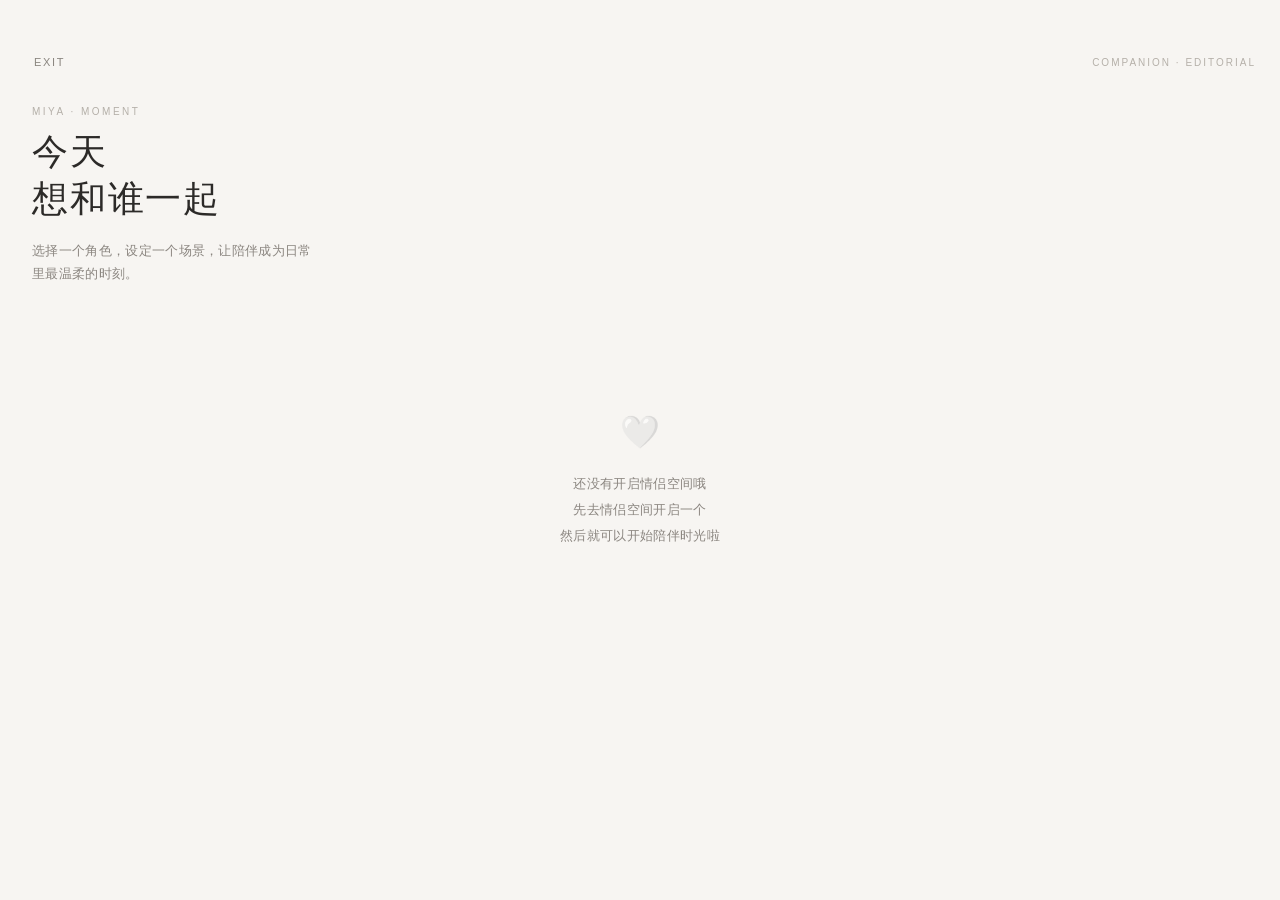
==== companion-app.html @ e929abce "Update companion-app.html" ====
<!DOCTYPE html>
<html lang="zh-CN">
<head>
  <meta charset="UTF-8">
  <meta name="viewport" content="width=device-width, initial-scale=1.0, maximum-scale=1.0, user-scalable=no">
  <title>陪伴时光</title>
  <style>
    * {
      margin: 0;
      padding: 0;
      box-sizing: border-box;
      -webkit-tap-highlight-color: transparent;
    }

    :root {
      --bg: #F7F5F2;
      --bg-soft: #EFEBE6;
      --text-main: #2C2A28;
      --text-secondary: #8B8680;
      --text-light: #B5B0A9;
      --accent: #9E8B7D;
      --accent-soft: #C9BFB5;
      --line: #E0DBD4;
    }

    html, body {
      margin: 0;
      padding: 0;
    }

    body {
      font-family: "Noto Serif SC", "Songti SC", "STSong", "SimSun", serif;
      background: var(--bg);
      min-height: 100vh;
      color: var(--text-main);
      letter-spacing: 0.02em;
      position: relative;
      overflow-x: clip;
    }

    /* 顶部导航 */
    .nav-bar {
      display: flex;
      align-items: center;
      justify-content: space-between;
      padding: 50px 24px 12px;
    }

    .nav-exit {
      font-family: -apple-system, BlinkMacSystemFont, sans-serif;
      font-size: 11px;
      letter-spacing: 0.15em;
      color: var(--text-secondary);
      background: none;
      border: none;
      cursor: pointer;
      padding: 6px 10px;
      transition: color 0.2s;
    }

    .nav-exit:hover {
      color: var(--text-main);
    }

    .nav-label {
      font-family: -apple-system, BlinkMacSystemFont, sans-serif;
      font-size: 10px;
      letter-spacing: 0.2em;
      color: var(--text-light);
      text-transform: uppercase;
    }

    /* 主内容区 */
    .main-content {
      padding: 20px 32px 60px;
    }

    /* 页面标题区 */
    .page-header {
      margin-bottom: 48px;
    }

    .page-eyebrow {
      font-family: -apple-system, BlinkMacSystemFont, sans-serif;
      font-size: 10px;
      letter-spacing: 0.25em;
      color: var(--text-light);
      text-transform: uppercase;
      margin-bottom: 12px;
    }

    .page-title {
      font-size: 36px;
      font-weight: 400;
      color: var(--text-main);
      line-height: 1.3;
      letter-spacing: 0.05em;
      margin-bottom: 16px;
    }

    .page-desc {
      font-size: 13px;
      color: var(--text-secondary);
      line-height: 1.8;
      max-width: 280px;
    }

    /* 分区标题 */
    .section-title {
      display: flex;
      align-items: baseline;
      gap: 10px;
      margin-bottom: 24px;
    }

    .section-number {
      font-family: -apple-system, BlinkMacSystemFont, sans-serif;
      font-size: 10px;
      letter-spacing: 0.15em;
      color: var(--text-light);
    }

    .section-name {
      font-size: 15px;
      font-weight: 500;
      color: var(--text-main);
      letter-spacing: 0.1em;
    }

    .section-line {
      flex: 1;
      height: 1px;
      background: var(--line);
    }

    /* 面具切换按钮 */
    .profile-switch-btn {
      display: flex;
      align-items: center;
      gap: 6px;
      padding: 6px 12px;
      background: white;
      border: 1px solid var(--line);
      border-radius: 2px;
      font-family: -apple-system, BlinkMacSystemFont, sans-serif;
      font-size: 11px;
      color: var(--text-secondary);
      cursor: pointer;
      transition: all 0.2s;
      flex-shrink: 0;
      position: relative;
      z-index: 10;
    }

    .profile-switch-btn:hover {
      border-color: var(--accent);
      color: var(--text-main);
    }

    .profile-switch-icon {
      font-size: 12px;
    }

    .profile-switch-name {
      max-width: 80px;
      overflow: hidden;
      text-overflow: ellipsis;
      white-space: nowrap;
    }

    .profile-switch-arrow {
      font-size: 10px;
    }

    /* 面具选择弹窗 */
    .profile-picker {
      position: absolute;
      right: 32px;
      top: 50px;
      background: white;
      border: 1px solid var(--line);
      border-radius: 4px;
      box-shadow: 0 8px 24px rgba(0,0,0,0.1);
      z-index: 100;
      min-width: 180px;
      overflow: hidden;
    }

    .profile-picker-title {
      padding: 10px 14px;
      font-family: -apple-system, BlinkMacSystemFont, sans-serif;
      font-size: 10px;
      letter-spacing: 0.15em;
      color: var(--text-light);
      text-transform: uppercase;
      border-bottom: 1px solid var(--line);
    }

    .profile-picker-list {
      max-height: 200px;
      overflow-y: auto;
    }

    .profile-picker-item {
      display: flex;
      align-items: center;
      gap: 10px;
      padding: 10px 14px;
      cursor: pointer;
      transition: background 0.2s;
    }

    .profile-picker-item:hover {
      background: var(--bg-soft);
    }

    .profile-picker-item.active {
      background: rgba(158,139,125,0.1);
    }

    .profile-picker-avatar {
      width: 28px;
      height: 28px;
      border-radius: 50%;
      background: var(--bg-soft);
      background-size: cover;
      background-position: center;
      flex-shrink: 0;
    }

    .profile-picker-name {
      font-size: 13px;
      color: var(--text-main);
      flex: 1;
    }

    .profile-picker-item.active .profile-picker-name {
      color: var(--accent);
      font-weight: 500;
    }

    .profile-picker-check {
      font-size: 12px;
      color: var(--accent);
    }

    /* 角色列表为空 */
    .character-empty {
      padding: 30px 20px;
      text-align: center;
      font-size: 13px;
      color: var(--text-light);
      line-height: 1.8;
    }

    /* 角色选择 */
    .character-section {
      margin-bottom: 48px;
      position: relative;
    }

    .character-list {
      display: flex;
      gap: 20px;
      overflow-x: auto;
      padding-bottom: 12px;
      scrollbar-width: none;
    }

    .character-list::-webkit-scrollbar {
      display: none;
    }

    .character-card {
      flex-shrink: 0;
      width: 80px;
      text-align: center;
      cursor: pointer;
      transition: all 0.3s;
    }

    .character-avatar-wrap {
      width: 64px;
      height: 64px;
      margin: 0 auto 12px;
      border-radius: 50%;
      overflow: hidden;
      border: 1.5px solid transparent;
      transition: all 0.3s;
      background: var(--bg-soft);
    }

    .character-card.active .character-avatar-wrap {
      border-color: var(--accent);
      box-shadow: 0 0 0 4px rgba(158,139,125,0.1);
    }

    .character-avatar {
      width: 100%;
      height: 100%;
      background-size: cover;
      background-position: center;
      display: flex;
      align-items: center;
      justify-content: center;
      font-size: 24px;
    }

    .character-name {
      font-size: 12px;
      color: var(--text-secondary);
      letter-spacing: 0.05em;
      transition: color 0.3s;
    }

    .character-card.active .character-name {
      color: var(--text-main);
    }

    /* 场景选择 */
    .scene-section {
      margin-bottom: 48px;
    }

    .scene-grid {
      display: grid;
      grid-template-columns: repeat(3, 1fr);
      gap: 12px;
    }

    .scene-card {
      background: none;
      border: 1px solid var(--line);
      border-radius: 4px;
      padding: 18px 10px 14px;
      text-align: center;
      cursor: pointer;
      transition: all 0.35s cubic-bezier(0.4, 0, 0.2, 1);
      position: relative;
      overflow: hidden;
    }

    .scene-card::before {
      content: '';
      position: absolute;
      top: 0;
      left: 0;
      right: 0;
      height: 2px;
      background: transparent;
      transition: background 0.35s;
    }

    .scene-card:hover {
      transform: translateY(-2px);
      box-shadow: 0 4px 12px rgba(0,0,0,0.06);
    }

    .scene-card.active {
      border-color: transparent;
      transform: translateY(-2px);
      box-shadow: 0 6px 20px rgba(0,0,0,0.1);
    }

    /* 每个场景的配色 */
    .scene-card[data-scene="study"].active {
      background: linear-gradient(135deg, #EEF2E6 0%, #DDE5CC 100%);
    }
    .scene-card[data-scene="study"].active::before {
      background: linear-gradient(90deg, #8BA870, #6B8E50);
    }
    .scene-card[data-scene="study"].active .scene-name {
      color: #4A6630;
    }
    .scene-card[data-scene="study"].active .scene-en {
      color: #6B8E50;
    }

    .scene-card[data-scene="work"].active {
      background: linear-gradient(135deg, #EBF0F5 0%, #DCE5EE 100%);
    }
    .scene-card[data-scene="work"].active::before {
      background: linear-gradient(90deg, #7B95B5, #5C7A9E);
    }
    .scene-card[data-scene="work"].active .scene-name {
      color: #3D5570;
    }
    .scene-card[data-scene="work"].active .scene-en {
      color: #5C7A9E;
    }

    .scene-card[data-scene="rest"].active {
      background: linear-gradient(135deg, #EAF2EC 0%, #D8E8DC 100%);
    }
    .scene-card[data-scene="rest"].active::before {
      background: linear-gradient(90deg, #7BA88A, #5C8E70);
    }
    .scene-card[data-scene="rest"].active .scene-name {
      color: #3D6B4F;
    }
    .scene-card[data-scene="rest"].active .scene-en {
      color: #5C8E70;
    }

    .scene-card[data-scene="meal"].active {
      background: linear-gradient(135deg, #FBF0E0 0%, #F5DDB8 100%);
    }
    .scene-card[data-scene="meal"].active::before {
      background: linear-gradient(90deg, #D49A5A, #B87D3A);
    }
    .scene-card[data-scene="meal"].active .scene-name {
      color: #7A5020;
    }
    .scene-card[data-scene="meal"].active .scene-en {
      color: #B87D3A;
    }

    .scene-card[data-scene="sleep"].active {
      background: linear-gradient(135deg, #E8EAF2 0%, #D5D9E8 100%);
    }
    .scene-card[data-scene="sleep"].active::before {
      background: linear-gradient(90deg, #7B7FA8, #5C608E);
    }
    .scene-card[data-scene="sleep"].active .scene-name {
      color: #3D4070;
    }
    .scene-card[data-scene="sleep"].active .scene-en {
      color: #5C608E;
    }

    .scene-card[data-scene="chill"].active {
      background: linear-gradient(135deg, #F2EAF0 0%, #E8D8E2 100%);
    }
    .scene-card[data-scene="chill"].active::before {
      background: linear-gradient(90deg, #A87B95, #8E5C7A);
    }
    .scene-card[data-scene="chill"].active .scene-name {
      color: #703D55;
    }
    .scene-card[data-scene="chill"].active .scene-en {
      color: #8E5C7A;
    }

    .scene-icon {
      font-size: 24px;
      margin-bottom: 8px;
      opacity: 0.85;
      transition: transform 0.35s;
    }

    .scene-card.active .scene-icon {
      transform: scale(1.1);
      opacity: 1;
    }

    .scene-name {
      font-size: 13px;
      color: var(--text-secondary);
      letter-spacing: 0.1em;
      transition: color 0.3s;
      font-weight: 500;
    }

    .scene-card.active .scene-name {
      color: var(--text-main);
    }

    .scene-en {
      font-size: 9px;
      letter-spacing: 0.2em;
      color: var(--text-light);
      margin-top: 3px;
      text-transform: uppercase;
      transition: color 0.3s;
    }

    .scene-desc {
      font-size: 10px;
      color: var(--text-light);
      margin-top: 2px;
      opacity: 0.8;
    }

    /* 时间选择 */
    .time-section {
      margin-bottom: 48px;
    }

    .time-options {
      display: flex;
      gap: 10px;
      flex-wrap: wrap;
    }

    .time-option {
      padding: 10px 20px;
      border: 1px solid var(--line);
      border-radius: 2px;
      background: none;
      font-family: inherit;
      font-size: 13px;
      color: var(--text-secondary);
      cursor: pointer;
      transition: all 0.3s;
      letter-spacing: 0.05em;
    }

    .time-option:hover {
      border-color: var(--accent-soft);
    }

    .time-option.active {
      border-color: var(--accent);
      background: rgba(158,139,125,0.05);
      color: var(--text-main);
    }

    .time-custom {
      display: flex;
      align-items: center;
      gap: 8px;
      margin-top: 16px;
    }

    .time-custom input {
      width: 80px;
      padding: 8px 12px;
      border: 1px solid var(--line);
      border-radius: 2px;
      background: none;
      font-family: inherit;
      font-size: 13px;
      color: var(--text-main);
      outline: none;
      transition: border-color 0.3s;
    }

    .time-custom input:focus {
      border-color: var(--accent);
    }

    .time-custom span {
      font-size: 12px;
      color: var(--text-secondary);
    }

    /* 开始按钮 */
    .start-section {
      margin-top: 60px;
      text-align: center;
    }

    .start-btn {
      display: inline-block;
      padding: 16px 48px;
      background: var(--text-main);
      color: var(--bg);
      border: none;
      border-radius: 2px;
      font-family: inherit;
      font-size: 14px;
      letter-spacing: 0.2em;
      cursor: pointer;
      transition: all 0.3s;
    }

    .start-btn:hover {
      background: var(--accent);
      transform: translateY(-1px);
    }

    .start-btn:disabled {
      background: var(--text-light);
      cursor: not-allowed;
      transform: none;
    }

    .start-hint {
      margin-top: 16px;
      font-family: -apple-system, BlinkMacSystemFont, sans-serif;
      font-size: 10px;
      letter-spacing: 0.15em;
      color: var(--text-light);
    }

    /* 空状态 */
    .empty-state {
      text-align: center;
      padding: 80px 20px;
    }

    .empty-state .icon {
      font-size: 32px;
      margin-bottom: 20px;
      opacity: 0.5;
    }

    .empty-state .text {
      font-size: 13px;
      color: var(--text-secondary);
      line-height: 2;
    }

    /* 陪伴进行中页面 */
    .companion-page {
      display: none;
      min-height: 100vh;
      background: transparent;
    }

    .companion-page.show {
      display: block;
    }

    .companion-bg {
      position: fixed;
      top: 0;
      left: 0;
      right: 0;
      bottom: 0;
      background-size: cover;
      background-position: center;
      opacity: 0.95;
      z-index: 0;
      transition: background 0.8s ease;
      filter: blur(15px);
      transform: scale(1.1);
    }

    /* 渐变遮罩层 - 叠加在头像背景上面 */
    .companion-bg-overlay {
      position: fixed;
      top: 0;
      left: 0;
      right: 0;
      bottom: 0;
      z-index: 0;
      opacity: 0.3;
      transition: background 0.8s ease;
    }

    /* 每个场景的背景氛围色 - 用在遮罩层上 */
    .companion-bg-overlay.scene-study {
      background: radial-gradient(ellipse at top, #EEF2E6 0%, #DDE5CC 50%, #CCD8B8 100%);
    }
    .companion-bg-overlay.scene-work {
      background: radial-gradient(ellipse at top, #EBF0F5 0%, #DCE5EE 50%, #CDD9E5 100%);
    }
    .companion-bg-overlay.scene-rest {
      background: radial-gradient(ellipse at top, #EAF2EC 0%, #D8E8DC 50%, #C5DCCB 100%);
    }
    .companion-bg-overlay.scene-meal {
      background: radial-gradient(ellipse at top, #FBF0E0 0%, #F5DDB8 50%, #EFCB9A 100%);
    }
    .companion-bg-overlay.scene-sleep {
      background: radial-gradient(ellipse at top, #E8EAF2 0%, #D5D9E8 50%, #C2C8DE 100%);
    }
    .companion-bg-overlay.scene-chill {
      background: radial-gradient(ellipse at top, #F2EAF0 0%, #E8D8E2 50%, #DEC5D4 100%);
    }

    .companion-content {
      position: relative;
      z-index: 1;
      min-height: 100vh;
      display: flex;
      flex-direction: column;
      padding: 50px 24px 24px;
    }

    .companion-top {
      display: flex;
      justify-content: space-between;
      align-items: center;
      margin-bottom: 40px;
    }

    .companion-exit {
      font-family: -apple-system, BlinkMacSystemFont, sans-serif;
      font-size: 10px;
      letter-spacing: 0.15em;
      color: var(--text-secondary);
      background: none;
      border: none;
      cursor: pointer;
      padding: 6px 10px;
    }

    .companion-scene-label {
      font-family: -apple-system, BlinkMacSystemFont, sans-serif;
      font-size: 10px;
      letter-spacing: 0.2em;
      color: var(--text-light);
      text-transform: uppercase;
    }

    .companion-center {
      flex: 1;
      display: flex;
      flex-direction: column;
      align-items: center;
      justify-content: center;
      text-align: center;
    }

    .companion-avatar-large {
      width: 96px;
      height: 96px;
      border-radius: 50%;
      background-size: cover;
      background-position: center;
      margin-bottom: 24px;
      border: 1px solid var(--line);
      box-shadow: 0 8px 32px rgba(0,0,0,0.08);
    }

    .companion-name-large {
      font-size: 20px;
      font-weight: 400;
      color: var(--text-main);
      letter-spacing: 0.1em;
      margin-bottom: 8px;
    }

    .companion-timer {
      font-family: "Noto Serif SC", serif;
      font-size: 56px;
      font-weight: 300;
      color: var(--text-main);
      letter-spacing: 0.05em;
      margin: 32px 0;
      font-variant-numeric: tabular-nums;
    }

    .companion-quote {
      max-width: 280px;
      font-size: 14px;
      color: var(--text-secondary);
      line-height: 2;
      letter-spacing: 0.05em;
      cursor: pointer;
      padding: 16px;
      transition: color 0.3s;
    }

    .companion-quote:hover {
      color: var(--text-main);
    }

    .companion-quote-hint {
      margin-top: 8px;
      font-family: -apple-system, BlinkMacSystemFont, sans-serif;
      font-size: 9px;
      letter-spacing: 0.15em;
      color: var(--text-light);
    }

    .companion-bottom {
      display: flex;
      gap: 16px;
      justify-content: center;
      padding-top: 32px;
    }

    .companion-btn {
      padding: 12px 32px;
      background: none;
      border: 1px solid var(--line);
      border-radius: 2px;
      font-family: inherit;
      font-size: 12px;
      letter-spacing: 0.15em;
      color: var(--text-secondary);
      cursor: pointer;
      transition: all 0.3s;
    }

    .companion-btn:hover {
      border-color: var(--accent);
      color: var(--text-main);
    }

    .companion-btn.primary {
      background: var(--text-main);
      color: var(--bg);
      border-color: var(--text-main);
    }

    .companion-btn.primary:hover {
      background: var(--accent);
      border-color: var(--accent);
    }

    /* 底部装饰 - 正常文档流，放在页面内容最底部，跟着页面一起滚动 */
    .page-footer {
      text-align: center;
      font-family: -apple-system, BlinkMacSystemFont, sans-serif;
      font-size: 9px;
      letter-spacing: 0.2em;
      color: var(--text-light);
      text-transform: uppercase;
      margin-top: 60px;
      margin-bottom: 40px;
      opacity: 0.7;
      position: static;
    }

    /* 完成弹窗 */
    .modal-overlay {
      position: fixed;
      top: 0;
      left: 0;
      right: 0;
      bottom: 0;
      background: rgba(247,245,242,0.95);
      display: flex;
      align-items: center;
      justify-content: center;
      z-index: 1000;
      opacity: 0;
      visibility: hidden;
      transition: all 0.3s;
    }

    .modal-overlay.show {
      opacity: 1;
      visibility: visible;
    }

    .modal-content {
      text-align: center;
      padding: 40px;
      max-width: 320px;
    }

    .modal-icon {
      font-size: 32px;
      margin-bottom: 24px;
      opacity: 0.8;
    }

    .modal-title {
      font-size: 24px;
      font-weight: 400;
      color: var(--text-main);
      letter-spacing: 0.1em;
      margin-bottom: 16px;
    }

    .modal-text {
      font-size: 13px;
      color: var(--text-secondary);
      line-height: 2;
      margin-bottom: 32px;
    }

    .modal-btn {
      padding: 12px 40px;
      background: var(--text-main);
      color: var(--bg);
      border: none;
      border-radius: 2px;
      font-family: inherit;
      font-size: 12px;
      letter-spacing: 0.2em;
      cursor: pointer;
      transition: all 0.3s;
    }

    .modal-btn:hover {
      background: var(--accent);
    }
  </style>
</head>
<body>
  <!-- 选择页面 -->
  <div class="setup-page" id="setupPage">
    <!-- 顶部导航 -->
    <div class="nav-bar">
      <button class="nav-exit" onclick="exitCompanion()">EXIT</button>
      <span class="nav-label">COMPANION · EDITORIAL</span>
    </div>

    <!-- 主内容 -->
    <div class="main-content">
      <!-- 页面标题 -->
      <div class="page-header">
        <div class="page-eyebrow">MIYA · MOMENT</div>
        <h1 class="page-title">今天<br>想和谁一起</h1>
        <p class="page-desc">选择一个角色，设定一个场景，让陪伴成为日常里最温柔的时刻。</p>
      </div>

      <!-- 空状态 -->
      <div class="empty-state" id="emptyState" style="display: none;">
        <div class="icon">🤍</div>
        <div class="text">
          还没有开启情侣空间哦<br>
          先去情侣空间开启一个<br>
          然后就可以开始陪伴时光啦
        </div>
      </div>

      <div id="setupContent">
        <!-- 角色选择 -->
        <div class="character-section">
          <div class="section-title">
            <span class="section-number">01</span>
            <span class="section-name">选择角色</span>
            <div class="section-line"></div>
            <button class="profile-switch-btn" id="profileSwitchBtn" onclick="toggleProfilePicker()">
              <span class="profile-switch-icon">👤</span>
              <span class="profile-switch-name" id="currentProfileName">当前面具</span>
              <span class="profile-switch-arrow">▾</span>
            </button>
          </div>
          <!-- 面具选择弹窗 -->
          <div class="profile-picker" id="profilePicker" style="display: none;">
            <div class="profile-picker-title">切换面具</div>
            <div class="profile-picker-list" id="profilePickerList"></div>
          </div>
          <div class="character-list" id="characterList"></div>
          <div class="character-empty" id="characterEmpty" style="display: none;">
            当前面具还没有开启情侣空间哦～
          </div>
        </div>

        <!-- 场景选择 -->
        <div class="scene-section">
          <div class="section-title">
            <span class="section-number">02</span>
            <span class="section-name">选择场景</span>
            <div class="section-line"></div>
          </div>
          <div class="scene-grid" id="sceneGrid">
            <div class="scene-card active" data-scene="study" onclick="selectScene('study')">
              <div class="scene-icon">📖</div>
              <div class="scene-name">学习</div>
              <div class="scene-en">STUDY</div>
              <div class="scene-desc">安静专注</div>
            </div>
            <div class="scene-card" data-scene="work" onclick="selectScene('work')">
              <div class="scene-icon">✎</div>
              <div class="scene-name">工作</div>
              <div class="scene-en">WORK</div>
              <div class="scene-desc">高效认真</div>
            </div>
            <div class="scene-card" data-scene="rest" onclick="selectScene('rest')">
              <div class="scene-icon">☁</div>
              <div class="scene-name">休息</div>
              <div class="scene-en">REST</div>
              <div class="scene-desc">放松身心</div>
            </div>
            <div class="scene-card" data-scene="meal" onclick="selectScene('meal')">
              <div class="scene-icon">◡</div>
              <div class="scene-name">吃饭</div>
              <div class="scene-en">MEAL</div>
              <div class="scene-desc">温馨治愈</div>
            </div>
            <div class="scene-card" data-scene="chill" onclick="selectScene('chill')">
              <div class="scene-icon">♪</div>
              <div class="scene-name">放空</div>
              <div class="scene-en">CHILL</div>
              <div class="scene-desc">轻松愉悦</div>
            </div>
            <div class="scene-card" data-scene="sleep" onclick="selectScene('sleep')">
              <div class="scene-icon">☾</div>
              <div class="scene-name">睡前</div>
              <div class="scene-en">SLEEP</div>
              <div class="scene-desc">安静助眠</div>
            </div>
          </div>
        </div>

        <!-- 时间选择 -->
        <div class="time-section">
          <div class="section-title">
            <span class="section-number">03</span>
            <span class="section-name">陪伴时长</span>
            <div class="section-line"></div>
          </div>
          <div class="time-options" id="timeOptions">
            <button class="time-option" data-minutes="15" onclick="selectTime(15)">15 分钟</button>
            <button class="time-option active" data-minutes="30" onclick="selectTime(30)">30 分钟</button>
            <button class="time-option" data-minutes="60" onclick="selectTime(60)">1 小时</button>
          </div>
          <div class="time-custom">
            <input type="number" id="customMinutes" placeholder="自定义" min="1" max="480" oninput="onCustomTime()">
            <span>分钟</span>
          </div>
        </div>

        <!-- 开始按钮 -->
        <div class="start-section">
          <button class="start-btn" id="startBtn" onclick="startCompanion()">开 始 陪 伴</button>
          <p class="start-hint">选择后点击开始 · 陪伴时光即刻开启</p>
        </div>

        <!-- 底部装饰 - 放在页面内容最底部，跟着页面一起滚动 -->
        <div class="page-footer">COMPANION IS THE LONGEST CONFESSION OF LOVE</div>
      </div>
    </div>
  </div>

  <!-- 陪伴进行中页面 -->
  <div class="companion-page" id="companionPage">
    <div class="companion-bg" id="companionBg"></div>
    <div class="companion-bg-overlay" id="companionBgOverlay"></div>
    <div class="companion-content">
      <div class="companion-top">
        <button class="companion-exit" onclick="exitCompanion()">EXIT</button>
        <span class="companion-scene-label" id="companionSceneLabel">STUDY · 学习中</span>
      </div>

      <div class="companion-center">
        <div class="companion-avatar-large" id="companionAvatarLarge"></div>
        <div class="companion-name-large" id="companionNameLarge">角色名</div>
        <div class="companion-timer" id="companionTimer">00:00:00</div>
        <div class="companion-quote" id="companionQuote" onclick="refreshQuote()">
          今天也要好好加油哦，我会一直陪着你的。
        </div>
        <div class="companion-quote-hint">点击文字换一句 · TAP TO REFRESH</div>
      </div>

      <div class="companion-bottom">
        <button class="companion-btn" id="pauseBtn" onclick="pauseCompanion()">暂 停</button>
        <button class="companion-btn primary" id="stopBtn" onclick="stopCompanion()">结 束</button>
      </div>
    </div>
  </div>

  <!-- 完成弹窗 -->
  <div class="modal-overlay" id="completeModal">
    <div class="modal-content">
      <div class="modal-icon">🤍</div>
      <div class="modal-title">陪伴结束</div>
      <div class="modal-text" id="completeText">
        本次陪伴了 0 分钟<br>
        有我陪着你，做什么都不孤单
      </div>
      <button class="modal-btn" onclick="closeModal()">好 的</button>
    </div>
  </div>

  <script>
    // 场景语录库
    const sceneQuotes = {
      study: [
        "今天也要好好学习哦，我会在旁边陪着你的。",
        "专注一点，遇到不懂的可以问问我呀。",
        "累了就休息一下，别太拼了。",
        "你认真学习的样子真好看。",
        "再坚持一下，马上就完成了。",
        "学习辛苦了，要不要喝点水？",
        "我相信你一定可以的，加油。",
        "今天学了什么呀？可以讲给我听吗？"
      ],
      work: [
        "工作再忙也要记得休息哦。",
        "遇到难题了吗？我相信你能解决的。",
        "你工作的样子真好看。",
        "别忘了喝水，照顾好自己。",
        "再忙也要记得吃饭呀。",
        "辛苦了，我给你捶捶背吧。",
        "工作顺利吗？要不要跟我说说？",
        "你已经很棒了，不要给自己太大压力。"
      ],
      rest: [
        "好好休息吧，我会安安静静陪着你的。",
        "累了就睡一会儿，我在旁边守着你。",
        "休息的时候就不要想工作的事情啦。",
        "要不要我给你讲个故事？",
        "好好放松一下，什么都不用想。",
        "你休息的样子真可爱。",
        "睡醒了就会有精神啦。",
        "有我陪着你，安心休息吧。"
      ],
      meal: [
        "吃饭了吗？要好好吃饭哦。",
        "今天想吃什么呀？",
        "多吃一点，你太瘦了。",
        "吃饭的时候不要看手机啦。",
        "要不要我陪你一起吃？",
        "今天的饭菜好吃吗？",
        "吃完了记得休息一下。",
        "要营养均衡，不要挑食哦。"
      ],
      sleep: [
        "晚安，做个好梦。",
        "睡不着的话，我陪你聊聊天。",
        "盖好被子，别着凉了。",
        "闭上眼睛，想象我在你身边。",
        "今天也辛苦了，好好睡一觉吧。",
        "睡吧，我会一直守护你的。",
        "梦里也要记得想我哦。",
        "明天醒来我还在的，安心睡吧。"
      ],
      chill: [
        "发发呆也挺好的，什么都不用想。",
        "要不要一起听首歌？",
        "放空一下，让大脑休息休息。",
        "有我陪着你，发呆也不孤单。",
        "今天天气真好，适合放空。",
        "要不要一起看看窗外？",
        "什么都不做也没关系，我陪着你。",
        "放松一下，享受这安静的时光。"
      ]
    };

    // 场景结束语
    const sceneEndings = {
      study: [
        "今天也有在认真学习呢，辛苦啦。",
        "学了这么久，好好休息一下吧。",
        "你认真的样子真好看，下次继续哦。",
        "又进步了一点点呢，我都看在眼里。",
        "学习辛苦了，要不要喝点水？"
      ],
      work: [
        "这么快就忙完啦，效率真高。",
        "工作辛苦了，好好放松一下吧。",
        "今天也有在努力工作呢，真棒。",
        "忙完了就休息一下，别太累了。",
        "你工作的样子真好看，我都看入迷了。"
      ],
      rest: [
        "休息好了吗？下次再一起哦。",
        "有我陪着你，休息也变得温柔了呢。",
        "好好休息，下次见。",
        "充好电了吗？我一直都在哦。",
        "什么都不做也没关系，有我陪着你。"
      ],
      meal: [
        "吃饱了吗？下次再一起吃饭哦。",
        "要好好吃饭，照顾好自己哦。",
        "有你陪着，吃饭都变香了呢。",
        "慢慢吃，不急，我一直都在。",
        "今天的饭菜好吃吗？下次还一起哦。"
      ],
      sleep: [
        "晚安，做个好梦，下次再陪你。",
        "睡吧，我会一直守护你的。",
        "今天也辛苦了，好好睡一觉吧。",
        "梦里也要记得想我哦。",
        "闭上眼睛，想象我在你身边。"
      ],
      chill: [
        "放空够了吗？下次再一起发呆哦。",
        "什么都不做也没关系，有我陪着你。",
        "放松好了吗？下次见。",
        "发发呆也挺好的，大脑需要休息呢。",
        "有我陪着你，连发呆都变得有意义了。"
      ]
    };

    // 场景标签
    const sceneLabels = {
      study: 'STUDY · 学习中',
      work: 'WORK · 工作中',
      rest: 'REST · 休息中',
      meal: 'MEAL · 吃饭中',
      sleep: 'SLEEP · 睡前时光',
      chill: 'CHILL · 放空中'
    };

    // 状态
    let currentCharacter = null;
    let currentScene = 'study';
    let currentMinutes = 30;
    let timerInterval = null;
    let elapsedSeconds = 0;
    let isRunning = false;
    let characters = [];
    let allCharacters = []; // 所有面具的所有角色
    let profiles = []; // 所有面具列表
    let currentProfileId = ''; // 当前选中的面具 ID

    // 语录库 postMessage 代理（解决 iframe 跨域问题）
    let quotesLibRequestId = 0;
    let quotesLibCallbacks = {};

    // 向父页面发送语录库请求
    function requestQuotesLib(action, params) {
      return new Promise(function(resolve) {
        try {
          if (!window.parent || window.parent === window) {
            // 不在 iframe 里，直接返回 null
            resolve(null);
            return;
          }
          var requestId = ++quotesLibRequestId;
          quotesLibCallbacks[requestId] = resolve;
          var message = Object.assign({ type: 'miya-quotes-library-request', action: action, requestId: requestId }, params || {});
          window.parent.postMessage(message, '*');
          // 3秒超时
          setTimeout(function() {
            if (quotesLibCallbacks[requestId]) {
              delete quotesLibCallbacks[requestId];
              resolve(null);
            }
          }, 3000);
        } catch (e) {
          console.log('语录库请求失败:', e);
          resolve(null);
        }
      });
    }

    // 初始化
    function init() {
      loadCharacters();
      // 页面加载后直接读取面具数据（最保险的方案）
      setTimeout(loadProfilesDirectly, 300);
      setTimeout(loadProfilesDirectly, 1000);

      // 全局监听语录库的响应（一直保持监听，不移除）
      window.addEventListener('message', function(e) {
        try {
          var data = e.data;
          if (!data || typeof data !== 'object') return;
          if (data.type !== 'miya-quotes-library-response') return;
          if (data.requestId && quotesLibCallbacks[data.requestId]) {
            var callback = quotesLibCallbacks[data.requestId];
            delete quotesLibCallbacks[data.requestId];
            callback(data.result);
          }
        } catch (err) {
          console.log('处理语录库响应失败:', err);
        }
      });
    }

    // 直接从 localStorage 读取面具数据（最保险的方案）
    function loadProfilesDirectly() {
      try {
        console.log('loadProfilesDirectly: 开始读取面具数据');
        var chatMetaRaw = localStorage.getItem('miya-chat-meta');
        console.log('loadProfilesDirectly: miya-chat-meta 是否存在:', !!chatMetaRaw);
        if (chatMetaRaw) {
          var chatMeta = JSON.parse(chatMetaRaw);
          console.log('loadProfilesDirectly: chatMeta keys:', Object.keys(chatMeta));
          console.log('loadProfilesDirectly: profiles 是否存在:', !!chatMeta.profiles, '数量:', chatMeta.profiles ? chatMeta.profiles.length : 0);
          if (chatMeta.profiles && chatMeta.profiles.length > 0) {
            profiles = chatMeta.profiles.map(function(p) {
              return {
                id: p.id,
                name: p.name || '面具',
                avatar: p.displayAvatar || p.avatar || null
              };
            });
            if (!currentProfileId) {
              currentProfileId = chatMeta.activeProfileId || (profiles.length > 0 ? profiles[0].id : '');
            }
            console.log('loadProfilesDirectly: 成功读取到', profiles.length, '个面具，当前面具:', currentProfileId);
            updateCurrentProfileDisplay();
            filterCharactersByProfile();
            renderCharacterList();
          }
        }
      } catch (err) {
        console.log('loadProfilesDirectly: 读取面具数据失败:', err);
      }
    }

    // 加载角色列表（优先用父页面发送的数据，包含解析后的头像 URL）
    function loadCharacters() {
      allCharacters = [];
      characters = [];
      profiles = [];
      currentProfileId = '';
      
      var receivedFromParent = false;
      
      // 监听父页面主动发送的角色数据（包含解析后的头像 URL）
      var messageHandler = function(e) {
        try {
          var data = e.data;
          if (data && (data.type === 'miya-companion-characters-init' || data.type === 'miya-companion-characters') && Array.isArray(data.characters)) {
            receivedFromParent = true;
            allCharacters = data.characters || [];
            profiles = data.profiles || [];
            currentProfileId = data.currentProfileId || '';
            
            console.log('收到父页面发送的角色数据，共', allCharacters.length, '个角色，面具', profiles.length, '个');
            
            // 如果父页面的面具数据是空的（可能是 file:// 协议下 localStorage 不共享），自己再读取一次
            if (profiles.length === 0) {
              console.log('父页面面具数据为空，自己从 localStorage 读取');
              try {
                var chatMetaRaw = localStorage.getItem('miya-chat-meta');
                if (chatMetaRaw) {
                  var chatMeta = JSON.parse(chatMetaRaw);
                  profiles = (chatMeta.profiles || []).map(function(p) {
                    return {
                      id: p.id,
                      name: p.name || '面具',
                      avatar: p.displayAvatar || p.avatar || null
                    };
                  });
                  currentProfileId = currentProfileId || chatMeta.activeProfileId || (profiles.length > 0 ? profiles[0].id : '');
                  console.log('自己读取到面具:', profiles.length, '个，当前面具:', currentProfileId);
                }
              } catch (err) {
                console.log('自己读取面具数据失败:', err);
              }
            }
            
            allCharacters.forEach(function(c) {
              console.log('角色:', c.name, '头像:', c.avatar ? '有' : '无', 'profileId:', c.profileId);
            });
            
            updateCurrentProfileDisplay();
            filterCharactersByProfile();
            renderAfterLoad();
            window.removeEventListener('message', messageHandler);
          }
        } catch (err) {
          console.log('处理父页面消息失败:', err);
        }
      };
      window.addEventListener('message', messageHandler);
      
      // 如果是在 iframe 里，等父页面发送数据
      if (window.parent && window.parent !== window) {
        console.log('等待父页面发送角色数据...');
        // 1.5 秒后如果还没收到父页面的数据，就自己读取 localStorage
        setTimeout(function() {
          if (!receivedFromParent) {
            console.log('父页面没有发送数据，自己读取 localStorage');
            window.removeEventListener('message', messageHandler);
            loadCharactersFromLocalStorage();
          }
        }, 1500);
        return;
      }
      
      // 不是在 iframe 里，直接自己读取 localStorage
      loadCharactersFromLocalStorage();
    }

    // 从 localStorage 读取角色列表（备用方案）
    function loadCharactersFromLocalStorage() {
      allCharacters = [];
      characters = [];
      profiles = [];
      currentProfileId = '';
      
      // 1. 读取面具数据
      try {
        const chatMetaRaw = localStorage.getItem('miya-chat-meta');
        if (chatMetaRaw) {
          const chatMeta = JSON.parse(chatMetaRaw);
          profiles = (chatMeta.profiles || []).map(function(p) {
            return {
              id: p.id,
              name: p.name || '面具',
              avatar: p.displayAvatar || p.avatar || null
            };
          });
          currentProfileId = chatMeta.activeProfileId || (profiles.length > 0 ? profiles[0].id : '');
          console.log('读取到面具:', profiles.length, '个，当前面具:', currentProfileId);
          updateCurrentProfileDisplay();
        }
      } catch (e) {
        console.log('读取面具数据失败:', e);
      }
      
      // 2. 读取情侣空间数据
      try {
        const coupleRaw = localStorage.getItem('miya-couple-v1');
        if (coupleRaw) {
          const coupleData = JSON.parse(coupleRaw);
          const spaces = coupleData.spaces || {};
          console.log('读取到情侣空间:', Object.keys(spaces).length, '个');
          
          // 3. 读取联系人数据
          let contacts = [];
          try {
            const contactsRaw = localStorage.getItem('miya-chat-meta');
            if (contactsRaw) {
              const contactsMeta = JSON.parse(contactsRaw);
              contacts = contactsMeta.contacts || [];
            }
          } catch (e) {
            console.log('读取联系人数据失败:', e);
          }
          
          // 4. 遍历所有情侣空间，只取已开启的
          Object.keys(spaces).forEach(function(contactId) {
            const space = spaces[contactId];
            if (!space || space.status !== 'open') return;
            
            // 从联系人数据里找对应的联系人
            const contact = contacts.find(function(c) { 
              return c && (c.id === contactId || c.characterId === contactId); 
            });
            
            // 角色名字
            let charName = '';
            if (contact && contact.name) {
              charName = contact.name;
            } else if (space.charName) {
              charName = space.charName;
            } else if (space.profileName) {
              charName = space.profileName;
            } else {
              charName = '角色';
            }
            
            // 角色头像：尝试各种可能的字段
            let avatar = null;
            let avatarBlobId = null;
            if (contact) {
              if (contact.displayAvatar) {
                avatar = typeof contact.displayAvatar === 'string' ? contact.displayAvatar : (contact.displayAvatar.url || contact.displayAvatar.large || null);
              } else if (contact.avatar) {
                avatar = contact.avatar;
              } else if (contact.avatarUrl) {
                avatar = contact.avatarUrl;
              }
              avatarBlobId = contact.avatarBlobId || null;
            }
            
            console.log('角色:', charName, '头像:', avatar ? '有' : '无', 'profileId:', space.profileId);
            
            allCharacters.push({
              id: contactId,
              name: charName,
              avatar: avatar,
              avatarBlobId: avatarBlobId,
              profileId: space.profileId || '',
              space: space,
              contact: contact
            });
          });
        }
      } catch (e) {
        console.log('读取情侣空间数据失败:', e);
      }

      // 根据当前面具过滤角色
      filterCharactersByProfile();
      renderAfterLoad();
    }

    // 根据当前面具过滤角色
    function filterCharactersByProfile() {
      if (!currentProfileId) {
        characters = allCharacters.slice();
        return;
      }
      characters = allCharacters.filter(function(c) {
        // 没有 profileId 的角色显示给所有面具
        if (!c.profileId) return true;
        return c.profileId === currentProfileId;
      });
    }

    // 从 IndexedDB 读取头像（头像存储在 miya-chat-media 数据库的 blobs store 里）
    function loadAvatarsFromIndexedDB() {
      // 找出需要从 IndexedDB 读取头像的角色
      var needLoad = allCharacters.filter(function(c) {
        return !c.avatar && c.avatarBlobId;
      });
      
      if (needLoad.length === 0) {
        console.log('没有需要从 IndexedDB 读取的头像');
        return;
      }
      
      console.log('需要从 IndexedDB 读取', needLoad.length, '个头像');
      
      // 打开 IndexedDB
      var request = indexedDB.open('miya-chat-media', 1);
      
      request.onerror = function(e) {
        console.log('打开 IndexedDB 失败:', e);
      };
      
      request.onsuccess = function(e) {
        var db = e.target.result;
        console.log('成功打开 IndexedDB');
        
        var transaction = db.transaction(['blobs'], 'readonly');
        var store = transaction.objectStore('blobs');
        
        needLoad.forEach(function(character) {
          var getRequest = store.get(character.avatarBlobId);
          getRequest.onsuccess = function(event) {
            var blob = event.target.result;
            if (blob) {
              var url = URL.createObjectURL(blob);
              console.log('成功读取头像:', character.name, url);
              // 更新角色的头像
              character.avatar = url;
              // 重新渲染角色列表
              renderCharacterList();
              // 如果当前选中的是这个角色，也更新陪伴页面的头像
              if (currentCharacter && currentCharacter.id === character.id) {
                currentCharacter.avatar = url;
                updateCompanionPageAvatar();
              }
            } else {
              console.log('IndexedDB 中没有找到头像:', character.avatarBlobId);
            }
          };
          getRequest.onerror = function(event) {
            console.log('读取头像失败:', character.avatarBlobId, event);
          };
        });
      };
      
      request.onupgradeneeded = function(e) {
        console.log('IndexedDB 需要升级，可能数据库不存在');
      };
    }

    // 更新陪伴页面的头像
    function updateCompanionPageAvatar() {
      var avatarEl = document.getElementById('companionAvatar');
      if (avatarEl && currentCharacter && currentCharacter.avatar) {
        avatarEl.style.backgroundImage = 'url(' + currentCharacter.avatar + ')';
      }
    }

    // 更新当前面具显示
    function updateCurrentProfileDisplay() {
      var profile = profiles.find(function(p) { return p.id === currentProfileId; });
      var nameEl = document.getElementById('currentProfileName');
      if (nameEl) {
        nameEl.textContent = profile ? profile.name : '选择面具';
      }
    }

    // 切换面具选择弹窗显示
    function toggleProfilePicker() {
      var picker = document.getElementById('profilePicker');
      if (picker.style.display === 'none' || !picker.style.display) {
        renderProfilePicker();
        picker.style.display = 'block';
      } else {
        picker.style.display = 'none';
      }
    }

    // 渲染面具选择列表
    function renderProfilePicker() {
      var list = document.getElementById('profilePickerList');
      if (!list) return;
      
      // 双保险：如果 profiles 是空的，当场再读取一次
      if (profiles.length === 0) {
        console.log('renderProfilePicker: profiles 为空，当场读取');
        try {
          var chatMetaRaw = localStorage.getItem('miya-chat-meta');
          if (chatMetaRaw) {
            var chatMeta = JSON.parse(chatMetaRaw);
            profiles = (chatMeta.profiles || []).map(function(p) {
              return {
                id: p.id,
                name: p.name || '面具',
                avatar: p.displayAvatar || p.avatar || null
              };
            });
            if (!currentProfileId) {
              currentProfileId = chatMeta.activeProfileId || (profiles.length > 0 ? profiles[0].id : '');
            }
            console.log('当场读取到面具:', profiles.length, '个，当前面具:', currentProfileId);
            updateCurrentProfileDisplay();
            filterCharactersByProfile();
            renderCharacterList();
          }
        } catch (err) {
          console.log('当场读取面具数据失败:', err);
        }
      }
      
      if (profiles.length === 0) {
        list.innerHTML = '<div style="padding: 15px; text-align: center; color: #999; font-size: 12px;">没有找到面具数据</div>';
        return;
      }
      
      list.innerHTML = profiles.map(function(p) {
        var isActive = p.id === currentProfileId;
        return `
          <div class="profile-picker-item ${isActive ? 'active' : ''}" onclick="selectProfile('${p.id}')">
            <div class="profile-picker-avatar" style="${p.avatar ? `background-image: url(${p.avatar})` : ''}"></div>
            <span class="profile-picker-name">${p.name}</span>
            ${isActive ? '<span class="profile-picker-check">✓</span>' : ''}
          </div>
        `;
      }).join('');
    }

    // 选择面具
    function selectProfile(profileId) {
      currentProfileId = profileId;
      updateCurrentProfileDisplay();
      filterCharactersByProfile();
      renderCharacterList();
      
      // 默认选择第一个角色
      currentCharacter = null;
      if (characters.length > 0) {
        selectCharacter(characters[0].id);
      }
      
      // 关闭弹窗
      document.getElementById('profilePicker').style.display = 'none';
    }

    // 点击页面其他地方关闭面具选择弹窗
    document.addEventListener('click', function(e) {
      var picker = document.getElementById('profilePicker');
      var btn = document.getElementById('profileSwitchBtn');
      if (picker && btn && !picker.contains(e.target) && !btn.contains(e.target)) {
        picker.style.display = 'none';
      }
    });

    // 从 localStorage 读取角色列表（备用方案）
    function loadCharactersFromLocalStorage() {
      allCharacters = [];
      characters = [];
      profiles = [];
      currentProfileId = '';
      
      try {
        // 读取面具数据
        try {
          const chatMetaRaw = localStorage.getItem('miya-chat-meta');
          if (chatMetaRaw) {
            const chatMeta = JSON.parse(chatMetaRaw);
            profiles = (chatMeta.profiles || []).map(function(p) {
              return {
                id: p.id,
                name: p.name || '面具',
                avatar: p.displayAvatar || p.avatar || null
              };
            });
            currentProfileId = chatMeta.activeProfileId || (profiles.length > 0 ? profiles[0].id : '');
            updateCurrentProfileDisplay();
          }
        } catch (e) {
          console.log('读取面具数据失败:', e);
        }
        
        // 1. 读取情侣空间数据
        const coupleRaw = localStorage.getItem('miya-couple-v1');
        if (coupleRaw) {
          const coupleData = JSON.parse(coupleRaw);
          const spaces = coupleData.spaces || {};
          
          // 2. 读取联系人数据
          let contacts = [];
          try {
            const contactsRaw = localStorage.getItem('miya-chat-meta');
            if (contactsRaw) {
              const contactsMeta = JSON.parse(contactsRaw);
              contacts = contactsMeta.contacts || [];
            }
          } catch (e) {
            console.log('读取联系人数据失败:', e);
          }
          
          // 3. 遍历所有情侣空间，只取已开启的
          Object.keys(spaces).forEach(function(contactId) {
            const space = spaces[contactId];
            if (!space || space.status !== 'open') return;
            
            // 从联系人数据里找对应的联系人
            const contact = contacts.find(function(c) { 
              return c && (c.id === contactId || c.characterId === contactId); 
            });
            
            // 角色名字
            let charName = '';
            if (contact && contact.name) {
              charName = contact.name;
            } else if (space.charName) {
              charName = space.charName;
            } else if (space.profileName) {
              charName = space.profileName;
            } else {
              charName = '角色';
            }
            
            // 角色头像
            let avatar = null;
            let avatarBlobId = null;
            if (contact) {
              if (contact.displayAvatar) {
                avatar = typeof contact.displayAvatar === 'string' ? contact.displayAvatar : (contact.displayAvatar.url || contact.displayAvatar.large || null);
              } else if (contact.avatar) {
                avatar = contact.avatar;
              } else if (contact.avatarUrl) {
                avatar = contact.avatarUrl;
              }
              avatarBlobId = contact.avatarBlobId || null;
            }
            
            allCharacters.push({
              id: contactId,
              name: charName,
              avatar: avatar,
              avatarBlobId: avatarBlobId,
              profileId: space.profileId || '',
              space: space,
              contact: contact
            });
          });
        }
      } catch (e) {
        console.log('读取情侣空间数据失败:', e);
      }

      // 根据当前面具过滤角色
      filterCharactersByProfile();
      renderAfterLoad();
    }

    // 角色列表加载完成后渲染
    function renderAfterLoad() {
      // 如果没有任何情侣空间，显示空状态
      if (allCharacters.length === 0) {
        document.getElementById('emptyState').style.display = 'block';
        document.getElementById('setupContent').style.display = 'none';
        return;
      }

      document.getElementById('emptyState').style.display = 'none';
      document.getElementById('setupContent').style.display = 'block';
      
      // 如果当前面具没有角色，显示提示
      var characterEmpty = document.getElementById('characterEmpty');
      var characterList = document.getElementById('characterList');
      if (characters.length === 0) {
        if (characterEmpty) characterEmpty.style.display = 'block';
        if (characterList) characterList.style.display = 'none';
      } else {
        if (characterEmpty) characterEmpty.style.display = 'none';
        if (characterList) characterList.style.display = 'flex';
      }
      
      renderCharacterList();
      
      // 默认选择第一个角色
      if (characters.length > 0 && !currentCharacter) {
        selectCharacter(characters[0].id);
      }
      
      // 从 IndexedDB 读取头像（异步，读取完成后会自动更新显示）
      setTimeout(loadAvatarsFromIndexedDB, 500);
    }

    // 渲染角色列表
    function renderCharacterList() {
      const list = document.getElementById('characterList');
      list.innerHTML = characters.map(char => `
        <div class="character-card ${currentCharacter && currentCharacter.id === char.id ? 'active' : ''}" 
             data-id="${char.id}" onclick="selectCharacter('${char.id}')">
          <div class="character-avatar-wrap">
            <div class="character-avatar" style="${char.avatar ? `background-image: url(${char.avatar})` : ''}">
              ${char.avatar ? '' : '🤍'}
            </div>
          </div>
          <div class="character-name">${char.name}</div>
        </div>
      `).join('');
    }

    // 选择角色
    function selectCharacter(id) {
      currentCharacter = characters.find(c => c.id === id);
      renderCharacterList();
    }

    // 选择场景
    function selectScene(scene) {
      currentScene = scene;
      document.querySelectorAll('.scene-card').forEach(card => {
        card.classList.toggle('active', card.dataset.scene === scene);
      });
    }

    // 选择时间
    function selectTime(minutes) {
      currentMinutes = minutes;
      document.querySelectorAll('.time-option').forEach(btn => {
        btn.classList.toggle('active', parseInt(btn.dataset.minutes) === minutes);
      });
      document.getElementById('customMinutes').value = '';
    }

    // 自定义时间
    function onCustomTime() {
      const input = document.getElementById('customMinutes');
      const val = parseInt(input.value);
      if (val && val > 0 && val <= 480) {
        currentMinutes = val;
        document.querySelectorAll('.time-option').forEach(btn => {
          btn.classList.remove('active');
        });
      }
    }

    // 开始陪伴
    function startCompanion() {
      if (!currentCharacter) {
        alert('请先选择一个角色');
        return;
      }

      // 切换到陪伴页面
      document.getElementById('setupPage').style.display = 'none';
      document.getElementById('companionPage').classList.add('show');

      // 设置陪伴页面内容
      const avatarEl = document.getElementById('companionAvatarLarge');
      if (currentCharacter.avatar) {
        avatarEl.style.backgroundImage = `url(${currentCharacter.avatar})`;
      } else {
        avatarEl.style.backgroundImage = 'none';
        avatarEl.textContent = '🤍';
      }

      document.getElementById('companionNameLarge').textContent = currentCharacter.name;
      document.getElementById('companionSceneLabel').textContent = sceneLabels[currentScene] || '陪伴中';
      
      // 设置头像背景 + 场景渐变遮罩
      const bgEl = document.getElementById('companionBg');
      const bgOverlayEl = document.getElementById('companionBgOverlay');
      
      // 头像作为背景（模糊处理）
      if (currentCharacter.avatar) {
        bgEl.style.backgroundImage = `url(${currentCharacter.avatar})`;
        bgEl.style.opacity = '0.85';
      } else {
        bgEl.style.backgroundImage = 'none';
        bgEl.style.opacity = '0.3';
      }
      
      // 场景渐变遮罩层
      bgOverlayEl.className = 'companion-bg-overlay';
      bgOverlayEl.classList.add('scene-' + currentScene);

      // 重置计时器
      elapsedSeconds = 0;
      updateTimerDisplay();
      refreshQuote();

      // 开始计时
      isRunning = true;
      timerInterval = setInterval(() => {
        elapsedSeconds++;
        updateTimerDisplay();
        
        // 到达设定时间，自动结束
        if (elapsedSeconds >= currentMinutes * 60) {
          stopCompanion();
        }
      }, 1000);
    }

    // 暂停陪伴
    function pauseCompanion() {
      if (!isRunning) {
        // 继续
        isRunning = true;
        document.getElementById('pauseBtn').textContent = '暂 停';
        timerInterval = setInterval(() => {
          elapsedSeconds++;
          updateTimerDisplay();
          if (elapsedSeconds >= currentMinutes * 60) {
            stopCompanion();
          }
        }, 1000);
      } else {
        // 暂停
        isRunning = false;
        clearInterval(timerInterval);
        document.getElementById('pauseBtn').textContent = '继 续';
      }
    }

    // 结束陪伴
    function stopCompanion() {
      if (timerInterval) {
        clearInterval(timerInterval);
        timerInterval = null;
      }
      isRunning = false;

      const minutes = Math.floor(elapsedSeconds / 60);
      
      // 保存统计
      saveStats(minutes);

      // 根据场景随机选择一句结束语
      const endings = sceneEndings[currentScene] || sceneEndings.chill;
      const randomEnding = endings[Math.floor(Math.random() * endings.length)];

      // 显示完成弹窗
      document.getElementById('completeText').innerHTML = `
        本次陪伴了 <strong>${minutes}</strong> 分钟<br><br>
        ${randomEnding}
      `;
      document.getElementById('completeModal').classList.add('show');
    }

    // 更新计时器显示
    function updateTimerDisplay() {
      const hours = Math.floor(elapsedSeconds / 3600).toString().padStart(2, '0');
      const minutes = Math.floor((elapsedSeconds % 3600) / 60).toString().padStart(2, '0');
      const seconds = (elapsedSeconds % 60).toString().padStart(2, '0');
      document.getElementById('companionTimer').textContent = `${hours}:${minutes}:${seconds}`;
    }

    // 刷新语录（优先从语录库读取，没有的话用预设的备用语录）
    async function refreshQuote() {
      var quoteEl = document.getElementById('companionQuote');
      var characterId = currentCharacter ? currentCharacter.id : null;

      // 1. 优先从语录库读取
      if (characterId) {
        try {
          var quoteFromLib = await requestQuotesLib('getRandom', {
            category: 'companion',
            characterId: characterId,
            scene: currentScene
          });
          if (quoteFromLib && typeof quoteFromLib === 'string' && quoteFromLib.trim()) {
            quoteEl.textContent = quoteFromLib;
            return;
          }
        } catch (e) {
          console.log('从语录库读取语录失败，使用备用语录:', e);
        }
      }

      // 2. 语录库没有的话，用预设的备用语录
      var quotes = sceneQuotes[currentScene] || sceneQuotes.chill;
      var randomIndex = Math.floor(Math.random() * quotes.length);
      quoteEl.textContent = quotes[randomIndex];
    }

    // 保存统计
    function saveStats(minutes) {
      try {
        const today = new Date().toDateString();
        let stats = JSON.parse(localStorage.getItem('companion-stats') || '{}');
        
        if (!stats[today]) {
          stats[today] = 0;
        }
        stats[today] += minutes;
        
        localStorage.setItem('companion-stats', JSON.stringify(stats));
      } catch (e) {
        console.log('保存统计失败');
      }
    }

    // 关闭弹窗
    function closeModal() {
      document.getElementById('completeModal').classList.remove('show');
      // 回到选择页面
      document.getElementById('companionPage').classList.remove('show');
      document.getElementById('setupPage').style.display = 'block';
      document.getElementById('pauseBtn').textContent = '暂 停';
    }

    // 退出陪伴系统
    function exitCompanion() {
      if (isRunning) {
        if (confirm('陪伴还在进行中，确定要离开吗？')) {
          doExit();
        }
      } else {
        doExit();
      }
    }

    // 执行退出（用 postMessage 通信，解决 iframe 跨域问题）
    function doExit() {
      try {
        // 优先用 postMessage 通知父页面关闭
        if (window.parent && window.parent.postMessage) {
          window.parent.postMessage({ type: 'miya-close-companion-app' }, '*');
          return;
        }
      } catch (e) {
        console.log('postMessage 失败，尝试其他方式');
      }
      
      // 备用方案
      try {
        if (window.parent && window.parent.miyaCloseCompanionApp) {
          window.parent.miyaCloseCompanionApp();
          return;
        }
      } catch (e) {}
      
      try {
        if (window.miyaCloseCompanionApp) {
          window.miyaCloseCompanionApp();
          return;
        }
      } catch (e) {}
      
      window.history.back();
    }

    // 初始化
    init();
  </script>
</body>
</html>
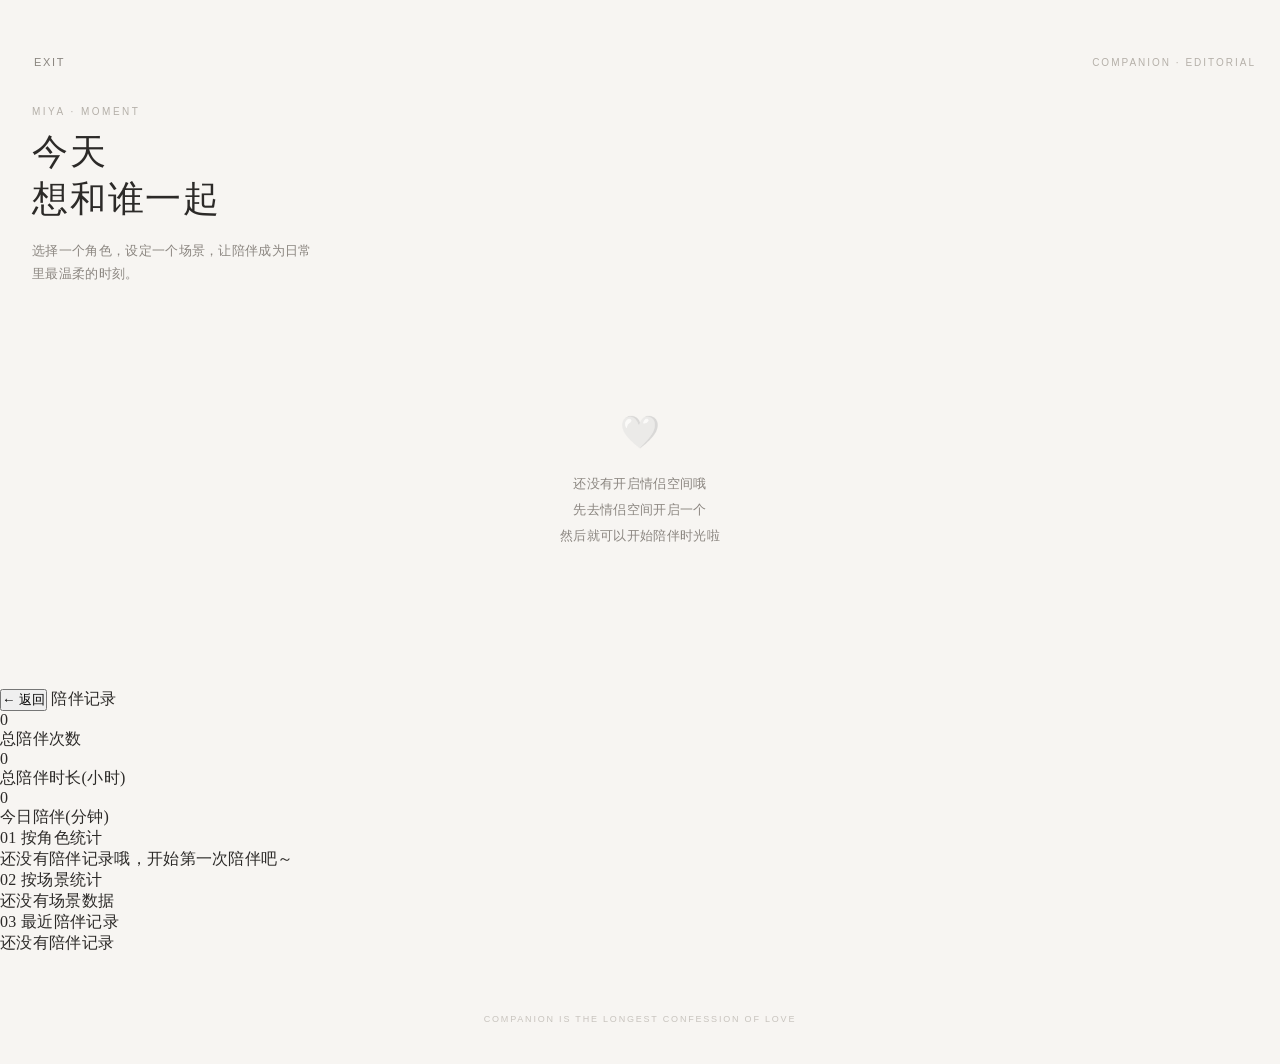
==== commit 3ce17a84: "Update companion-app.html" ====
--- a/companion-app.html
+++ b/companion-app.html
@@ -542,6 +542,31 @@
     .time-custom span {
       font-size: 12px;
       color: var(--text-secondary);
+    }
+
+    /* 语录刷新间隔提示 */
+    .time-quote-hint {
+      display: flex;
+      align-items: center;
+      justify-content: center;
+      gap: 6px;
+      margin-top: 20px;
+      padding: 10px 16px;
+      background: rgba(0, 0, 0, 0.03);
+      border-radius: 2px;
+      font-size: 12px;
+      color: var(--text-secondary);
+      letter-spacing: 0.05em;
+    }
+
+    .time-quote-hint .hint-icon {
+      font-size: 14px;
+    }
+
+    .time-quote-hint strong {
+      color: var(--accent);
+      font-weight: 600;
+      margin: 0 2px;
     }
 
     /* 开始按钮 */
@@ -987,6 +1012,10 @@
             <input type="number" id="customMinutes" placeholder="自定义" min="1" max="480" oninput="onCustomTime()">
             <span>分钟</span>
           </div>
+          <div class="time-quote-hint" id="timeQuoteHint">
+            <span class="hint-icon">💬</span>
+            <span>语录每 <strong id="quoteInterval">5</strong> 分钟自动刷新 · 点击语录可手动换一句</span>
+          </div>
         </div>
 
         <!-- 开始按钮 -->
@@ -998,6 +1027,70 @@
         <!-- 底部装饰 - 放在页面内容最底部，跟着页面一起滚动 -->
         <div class="page-footer">COMPANION IS THE LONGEST CONFESSION OF LOVE</div>
       </div>
+    </div>
+  </div>
+
+  <!-- 统计页面 -->
+  <div class="stats-page" id="statsPage">
+    <div class="stats-content">
+      <!-- 顶部 -->
+      <div class="stats-top">
+        <button class="stats-back" onclick="closeStatsPage()">← 返回</button>
+        <span class="stats-title">陪伴记录</span>
+        <div class="stats-top-line"></div>
+      </div>
+
+      <!-- 总统计卡片 -->
+      <div class="stats-overview">
+        <div class="overview-card">
+          <div class="overview-number" id="totalCount">0</div>
+          <div class="overview-label">总陪伴次数</div>
+        </div>
+        <div class="overview-card">
+          <div class="overview-number" id="totalHours">0</div>
+          <div class="overview-label">总陪伴时长(小时)</div>
+        </div>
+        <div class="overview-card">
+          <div class="overview-number" id="todayMinutes">0</div>
+          <div class="overview-label">今日陪伴(分钟)</div>
+        </div>
+      </div>
+
+      <!-- 按角色统计 -->
+      <div class="stats-section">
+        <div class="stats-section-title">
+          <span class="stats-section-number">01</span>
+          <span>按角色统计</span>
+        </div>
+        <div class="stats-character-list" id="characterStatsList">
+          <div class="stats-empty">还没有陪伴记录哦，开始第一次陪伴吧～</div>
+        </div>
+      </div>
+
+      <!-- 按场景统计 -->
+      <div class="stats-section">
+        <div class="stats-section-title">
+          <span class="stats-section-number">02</span>
+          <span>按场景统计</span>
+        </div>
+        <div class="stats-scene-list" id="sceneStatsList">
+          <div class="stats-empty">还没有场景数据</div>
+        </div>
+      </div>
+
+      <!-- 最近陪伴记录 -->
+      <div class="stats-section">
+        <div class="stats-section-title">
+          <span class="stats-section-number">03</span>
+          <span>最近陪伴记录</span>
+        </div>
+        <div class="stats-records-list" id="recentRecordsList">
+          <div class="stats-empty">还没有陪伴记录</div>
+        </div>
+      </div>
+
+      <!-- 底部装饰 -->
+      <div class="page-footer">COMPANION IS THE LONGEST CONFESSION OF LOVE</div>
     </div>
   </div>
 
@@ -1015,7 +1108,7 @@
         <div class="companion-avatar-large" id="companionAvatarLarge"></div>
         <div class="companion-name-large" id="companionNameLarge">角色名</div>
         <div class="companion-timer" id="companionTimer">00:00:00</div>
-        <div class="companion-quote" id="companionQuote" onclick="refreshQuote()">
+        <div class="companion-quote" id="companionQuote" onclick="manualRefreshQuote()">
           今天也要好好加油哦，我会一直陪着你的。
         </div>
         <div class="companion-quote-hint">点击文字换一句 · TAP TO REFRESH</div>
@@ -1177,6 +1270,49 @@
     // 语录库 postMessage 代理（解决 iframe 跨域问题）
     let quotesLibRequestId = 0;
     let quotesLibCallbacks = {};
+
+    // 最近听过的语录（避免连续重复）
+    let recentQuotes = [];
+    const MAX_RECENT_QUOTES = 3; // 最多记录最近3句
+
+    // 自动播放语录
+    let autoPlayTimer = null;
+
+    // 根据陪伴总时长计算自动播放间隔（分钟）
+    // 统一用总时长÷6，最少2分钟，最多15分钟
+    function getAutoPlayInterval(totalMinutes) {
+      var interval = Math.round(totalMinutes / 6);
+      return Math.max(2, Math.min(15, interval));
+    }
+
+    // 启动自动播放
+    function startAutoPlay() {
+      stopAutoPlay(); // 先停止之前的
+      var intervalMinutes = getAutoPlayInterval(currentMinutes);
+      var intervalMs = intervalMinutes * 60 * 1000;
+      autoPlayTimer = setInterval(function() {
+        refreshQuote();
+      }, intervalMs);
+      console.log('自动播放已启动，间隔', intervalMinutes, '分钟');
+    }
+
+    // 停止自动播放
+    function stopAutoPlay() {
+      if (autoPlayTimer) {
+        clearInterval(autoPlayTimer);
+        autoPlayTimer = null;
+        console.log('自动播放已停止');
+      }
+    }
+
+    // 手动刷新语录（同时重置自动播放定时器）
+    function manualRefreshQuote() {
+      refreshQuote();
+      // 手动点击后重置自动播放定时器，不会马上又自动换一句
+      if (isRunning) {
+        startAutoPlay();
+      }
+    }
 
     // 向父页面发送语录库请求
     function requestQuotesLib(action, params) {
@@ -1789,6 +1925,16 @@
         btn.classList.toggle('active', parseInt(btn.dataset.minutes) === minutes);
       });
       document.getElementById('customMinutes').value = '';
+      updateQuoteHint();
+    }
+
+    // 更新语录刷新间隔提示
+    function updateQuoteHint() {
+      var interval = getAutoPlayInterval(currentMinutes);
+      var hintEl = document.getElementById('quoteInterval');
+      if (hintEl) {
+        hintEl.textContent = interval;
+      }
     }
 
     // 自定义时间
@@ -1800,6 +1946,7 @@
         document.querySelectorAll('.time-option').forEach(btn => {
           btn.classList.remove('active');
         });
+        updateQuoteHint();
       }
     }
 
@@ -1847,6 +1994,9 @@
       elapsedSeconds = 0;
       updateTimerDisplay();
       refreshQuote();
+
+      // 启动自动播放语录
+      startAutoPlay();
 
       // 开始计时
       isRunning = true;
@@ -1874,11 +2024,15 @@
             stopCompanion();
           }
         }, 1000);
+        // 继续的时候启动自动播放
+        startAutoPlay();
       } else {
         // 暂停
         isRunning = false;
         clearInterval(timerInterval);
         document.getElementById('pauseBtn').textContent = '继 续';
+        // 暂停的时候停止自动播放
+        stopAutoPlay();
       }
     }
 
@@ -1889,6 +2043,9 @@
         timerInterval = null;
       }
       isRunning = false;
+
+      // 停止自动播放
+      stopAutoPlay();
 
       const minutes = Math.floor(elapsedSeconds / 60);
       
@@ -1915,48 +2072,123 @@
       document.getElementById('companionTimer').textContent = `${hours}:${minutes}:${seconds}`;
     }
 
-    // 刷新语录（优先从语录库读取，没有的话用预设的备用语录）
+    // 刷新语录（优先从语录库读取，没有的话用预设的备用语录，最近3句不重复）
     async function refreshQuote() {
       var quoteEl = document.getElementById('companionQuote');
       var characterId = currentCharacter ? currentCharacter.id : null;
-
-      // 1. 优先从语录库读取
+      var finalQuote = null;
+
+      // 1. 优先从语录库读取（最多重试3次，避免连续重复）
       if (characterId) {
-        try {
-          var quoteFromLib = await requestQuotesLib('getRandom', {
-            category: 'companion',
-            characterId: characterId,
-            scene: currentScene
-          });
-          if (quoteFromLib && typeof quoteFromLib === 'string' && quoteFromLib.trim()) {
-            quoteEl.textContent = quoteFromLib;
-            return;
+        for (var attempt = 0; attempt < 3; attempt++) {
+          try {
+            var quoteFromLib = await requestQuotesLib('getRandom', {
+              category: 'companion',
+              characterId: characterId,
+              scene: currentScene
+            });
+            if (quoteFromLib && typeof quoteFromLib === 'string' && quoteFromLib.trim()) {
+              // 检查是否在最近听过的列表里
+              if (recentQuotes.indexOf(quoteFromLib) === -1) {
+                finalQuote = quoteFromLib;
+                break;
+              }
+              // 如果是最后一次重试，就算重复也用了
+              if (attempt === 2) {
+                finalQuote = quoteFromLib;
+              }
+            }
+          } catch (e) {
+            console.log('从语录库读取语录失败:', e);
           }
-        } catch (e) {
-          console.log('从语录库读取语录失败，使用备用语录:', e);
         }
       }
 
-      // 2. 语录库没有的话，用预设的备用语录
-      var quotes = sceneQuotes[currentScene] || sceneQuotes.chill;
-      var randomIndex = Math.floor(Math.random() * quotes.length);
-      quoteEl.textContent = quotes[randomIndex];
-    }
-
-    // 保存统计
+      // 2. 语录库没有的话，用预设的备用语录（也做最近不重复）
+      if (!finalQuote) {
+        var quotes = sceneQuotes[currentScene] || sceneQuotes.chill;
+        for (var i = 0; i < 5; i++) {
+          var randomIndex = Math.floor(Math.random() * quotes.length);
+          var candidate = quotes[randomIndex];
+          if (recentQuotes.indexOf(candidate) === -1 || quotes.length <= MAX_RECENT_QUOTES) {
+            finalQuote = candidate;
+            break;
+          }
+        }
+        if (!finalQuote) {
+          finalQuote = quotes[Math.floor(Math.random() * quotes.length)];
+        }
+      }
+
+      // 3. 显示语录，并记录到最近听过的列表
+      if (finalQuote) {
+        quoteEl.textContent = finalQuote;
+        recentQuotes.push(finalQuote);
+        if (recentQuotes.length > MAX_RECENT_QUOTES) {
+          recentQuotes.shift(); // 去掉最旧的
+        }
+      }
+    }
+
+    // 保存统计（升级版本：保存角色、场景、次数、详细记录）
     function saveStats(minutes) {
       try {
-        const today = new Date().toDateString();
-        let stats = JSON.parse(localStorage.getItem('companion-stats') || '{}');
-        
-        if (!stats[today]) {
-          stats[today] = 0;
+        const now = new Date();
+        const dateStr = now.toISOString().split('T')[0]; // YYYY-MM-DD
+        let stats = JSON.parse(localStorage.getItem('companion-stats-v2') || '{}');
+
+        // 初始化数据结构
+        if (!stats.totalCount) stats.totalCount = 0;
+        if (!stats.totalMinutes) stats.totalMinutes = 0;
+        if (!stats.byCharacter) stats.byCharacter = {};
+        if (!stats.byScene) stats.byScene = {};
+        if (!stats.records) stats.records = [];
+        if (!stats.daily) stats.daily = {};
+
+        // 总统计
+        stats.totalCount += 1;
+        stats.totalMinutes += minutes;
+
+        // 按角色统计
+        if (currentCharacter) {
+          var charId = currentCharacter.id;
+          if (!stats.byCharacter[charId]) {
+            stats.byCharacter[charId] = { name: currentCharacter.name, count: 0, minutes: 0 };
+          }
+          stats.byCharacter[charId].count += 1;
+          stats.byCharacter[charId].minutes += minutes;
         }
-        stats[today] += minutes;
-        
-        localStorage.setItem('companion-stats', JSON.stringify(stats));
+
+        // 按场景统计
+        var sceneName = sceneLabels[currentScene] || currentScene;
+        if (!stats.byScene[currentScene]) {
+          stats.byScene[currentScene] = { name: sceneName, count: 0, minutes: 0 };
+        }
+        stats.byScene[currentScene].count += 1;
+        stats.byScene[currentScene].minutes += minutes;
+
+        // 详细记录（最多保存100条）
+        stats.records.unshift({
+          date: dateStr,
+          timestamp: now.getTime(),
+          characterId: currentCharacter ? currentCharacter.id : '',
+          characterName: currentCharacter ? currentCharacter.name : '未知',
+          scene: currentScene,
+          sceneName: sceneName,
+          minutes: minutes
+        });
+        if (stats.records.length > 100) {
+          stats.records = stats.records.slice(0, 100);
+        }
+
+        // 每日统计
+        if (!stats.daily[dateStr]) stats.daily[dateStr] = 0;
+        stats.daily[dateStr] += minutes;
+
+        localStorage.setItem('companion-stats-v2', JSON.stringify(stats));
+        console.log('统计已保存：', minutes, '分钟');
       } catch (e) {
-        console.log('保存统计失败');
+        console.log('保存统计失败:', e);
       }
     }
 
@@ -2012,6 +2244,8 @@
 
     // 初始化
     init();
+    // 初始化语录刷新间隔提示
+    updateQuoteHint();
   </script>
 </body>
 </html>
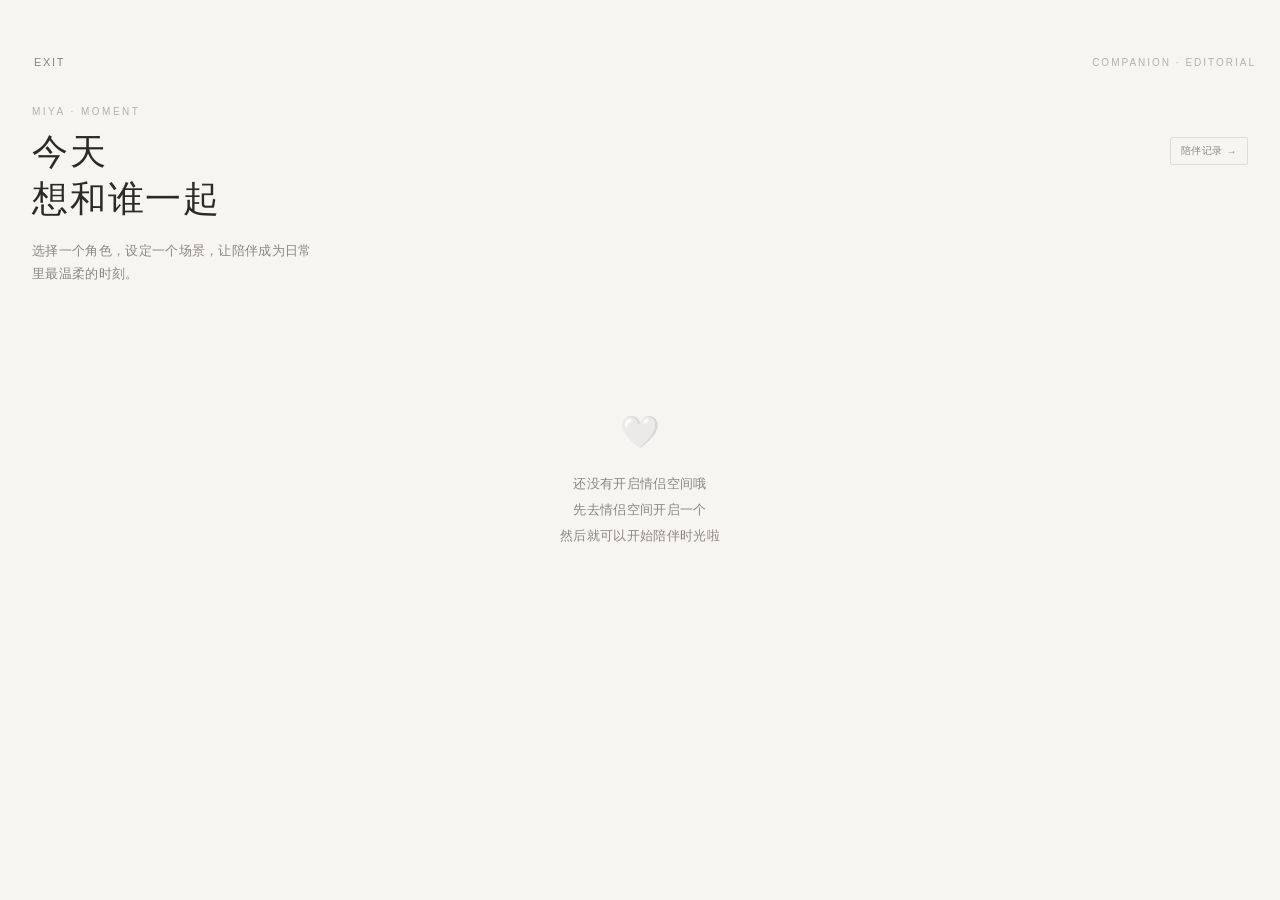
==== commit 104b74c8: "更新陪伴系統" ====
--- a/companion-app.html
+++ b/companion-app.html
@@ -95,6 +95,13 @@
       color: var(--text-main);
       line-height: 1.3;
       letter-spacing: 0.05em;
+      margin: 0;
+    }
+
+    .page-title-row {
+      display: flex;
+      justify-content: space-between;
+      align-items: flex-start;
       margin-bottom: 16px;
     }
 
@@ -569,6 +576,222 @@
       margin: 0 2px;
     }
 
+    /* 统计页面 */
+    .stats-page {
+      display: none;
+      position: fixed;
+      top: 0;
+      left: 0;
+      width: 100%;
+      height: 100%;
+      background: var(--bg);
+      z-index: 100;
+      overflow-y: auto;
+    }
+
+    .stats-page.show {
+      display: block;
+    }
+
+    .stats-content {
+      max-width: 500px;
+      margin: 0 auto;
+      padding: 40px 24px 60px;
+    }
+
+    .stats-top {
+      display: flex;
+      align-items: center;
+      gap: 12px;
+      margin-bottom: 40px;
+    }
+
+    .stats-back {
+      background: none;
+      border: none;
+      font-family: inherit;
+      font-size: 14px;
+      color: var(--text-secondary);
+      cursor: pointer;
+      padding: 4px 8px;
+      transition: color 0.3s;
+    }
+
+    .stats-back:hover {
+      color: var(--accent);
+    }
+
+    .stats-title {
+      font-size: 18px;
+      font-weight: 600;
+      letter-spacing: 0.1em;
+      color: var(--text-main);
+    }
+
+    .stats-top-line {
+      flex: 1;
+      height: 1px;
+      background: var(--line);
+    }
+
+    /* 总统计卡片 */
+    .stats-overview {
+      display: grid;
+      grid-template-columns: repeat(3, 1fr);
+      gap: 12px;
+      margin-bottom: 48px;
+    }
+
+    .overview-card {
+      background: rgba(0, 0, 0, 0.02);
+      border: 1px solid var(--line);
+      border-radius: 2px;
+      padding: 20px 12px;
+      text-align: center;
+    }
+
+    .overview-number {
+      font-size: 28px;
+      font-weight: 700;
+      color: var(--accent);
+      margin-bottom: 8px;
+      letter-spacing: -0.02em;
+    }
+
+    .overview-label {
+      font-size: 11px;
+      color: var(--text-secondary);
+      letter-spacing: 0.05em;
+    }
+
+    /* 统计区块 */
+    .stats-section {
+      margin-bottom: 40px;
+    }
+
+    .stats-section-title {
+      display: flex;
+      align-items: center;
+      gap: 10px;
+      margin-bottom: 20px;
+      font-size: 14px;
+      font-weight: 600;
+      color: var(--text-main);
+      letter-spacing: 0.05em;
+    }
+
+    .stats-section-number {
+      font-size: 12px;
+      color: var(--accent);
+      font-weight: 700;
+    }
+
+    /* 角色统计列表 */
+    .stats-character-list,
+    .stats-scene-list,
+    .stats-records-list {
+      display: flex;
+      flex-direction: column;
+      gap: 10px;
+    }
+
+    .stats-character-item,
+    .stats-scene-item,
+    .stats-record-item {
+      display: flex;
+      align-items: center;
+      justify-content: space-between;
+      padding: 14px 16px;
+      background: rgba(0, 0, 0, 0.02);
+      border: 1px solid var(--line);
+      border-radius: 2px;
+    }
+
+    .stats-item-left {
+      display: flex;
+      align-items: center;
+      gap: 12px;
+    }
+
+    .stats-item-avatar {
+      width: 36px;
+      height: 36px;
+      border-radius: 50%;
+      background: var(--line);
+      display: flex;
+      align-items: center;
+      justify-content: center;
+      font-size: 16px;
+      overflow: hidden;
+      background-size: cover;
+      background-position: center;
+    }
+
+    .stats-item-name {
+      font-size: 13px;
+      color: var(--text-main);
+      font-weight: 500;
+    }
+
+    .stats-item-right {
+      text-align: right;
+    }
+
+    .stats-item-count {
+      font-size: 14px;
+      font-weight: 600;
+      color: var(--text-main);
+    }
+
+    .stats-item-minutes {
+      font-size: 11px;
+      color: var(--text-secondary);
+      margin-top: 2px;
+    }
+
+    /* 记录条目 */
+    .stats-record-item {
+      flex-direction: column;
+      align-items: flex-start;
+      gap: 8px;
+    }
+
+    .record-top {
+      display: flex;
+      justify-content: space-between;
+      width: 100%;
+      align-items: center;
+    }
+
+    .record-character {
+      font-size: 13px;
+      font-weight: 500;
+      color: var(--text-main);
+    }
+
+    .record-duration {
+      font-size: 12px;
+      color: var(--accent);
+      font-weight: 600;
+    }
+
+    .record-bottom {
+      display: flex;
+      gap: 12px;
+      font-size: 11px;
+      color: var(--text-secondary);
+    }
+
+    .stats-empty {
+      text-align: center;
+      padding: 30px 20px;
+      font-size: 13px;
+      color: var(--text-secondary);
+      background: rgba(0, 0, 0, 0.02);
+      border: 1px dashed var(--line);
+      border-radius: 2px;
+    }
+
     /* 开始按钮 */
     .start-section {
       margin-top: 60px;
@@ -606,6 +829,39 @@
       font-size: 10px;
       letter-spacing: 0.15em;
       color: var(--text-light);
+    }
+
+    /* 统计入口按钮（小尺寸，放在标题右边） */
+    .stats-entry-btn {
+      display: inline-flex;
+      align-items: center;
+      gap: 4px;
+      padding: 6px 10px;
+      background: none;
+      border: 1px solid var(--line);
+      border-radius: 2px;
+      font-family: inherit;
+      font-size: 10px;
+      color: var(--text-secondary);
+      cursor: pointer;
+      transition: all 0.3s;
+      letter-spacing: 0.05em;
+      margin-top: 8px;
+      flex-shrink: 0;
+    }
+
+    .stats-entry-btn:hover {
+      border-color: var(--accent);
+      color: var(--accent);
+    }
+
+    .stats-entry-arrow {
+      font-size: 10px;
+      transition: transform 0.3s;
+    }
+
+    .stats-entry-btn:hover .stats-entry-arrow {
+      transform: translateX(2px);
     }
 
     /* 空状态 */
@@ -911,7 +1167,13 @@
       <!-- 页面标题 -->
       <div class="page-header">
         <div class="page-eyebrow">MIYA · MOMENT</div>
-        <h1 class="page-title">今天<br>想和谁一起</h1>
+        <div class="page-title-row">
+          <h1 class="page-title">今天<br>想和谁一起</h1>
+          <button class="stats-entry-btn" onclick="openStatsPage()">
+            <span>陪伴记录</span>
+            <span class="stats-entry-arrow">→</span>
+          </button>
+        </div>
         <p class="page-desc">选择一个角色，设定一个场景，让陪伴成为日常里最温柔的时刻。</p>
       </div>
 
@@ -1312,6 +1574,43 @@
       if (isRunning) {
         startAutoPlay();
       }
+    }
+
+    // 检查当前角色+场景的语录数量
+    async function checkQuotesCount() {
+      if (!currentCharacter) return true;
+      try {
+        var count = await requestQuotesLib('getQuotesCount', {
+          category: 'companion',
+          characterId: currentCharacter.id,
+          scene: currentScene
+        });
+        console.log('当前语录数量:', count);
+        if (count !== null && count !== undefined && count < 10) {
+          showQuotesWarning(count);
+          return false;
+        }
+        return true;
+      } catch (e) {
+        console.log('检查语录数量失败:', e);
+        return true;
+      }
+    }
+
+    // 显示语录不足提示
+    function showQuotesWarning(count) {
+      var modal = document.getElementById('quotesWarningModal');
+      var countEl = document.getElementById('quotesWarningCount');
+      if (countEl) countEl.textContent = count || 0;
+      if (modal) modal.classList.add('show');
+    }
+
+    // 关闭语录不足提示，继续陪伴
+    function closeQuotesWarningAndStart() {
+      var modal = document.getElementById('quotesWarningModal');
+      if (modal) modal.classList.remove('show');
+      // 继续开始陪伴
+      startCompanionActual();
     }
 
     // 向父页面发送语录库请求
@@ -2192,6 +2491,113 @@
       }
     }
 
+    // 打开统计页面
+    function openStatsPage() {
+      loadStatsData();
+      document.getElementById('setupPage').style.display = 'none';
+      document.getElementById('statsPage').classList.add('show');
+    }
+
+    // 关闭统计页面
+    function closeStatsPage() {
+      document.getElementById('statsPage').classList.remove('show');
+      document.getElementById('setupPage').style.display = 'block';
+    }
+
+    // 加载并显示统计数据
+    function loadStatsData() {
+      try {
+        var stats = JSON.parse(localStorage.getItem('companion-stats-v2') || '{}');
+        var today = new Date().toISOString().split('T')[0];
+
+        // 总统计
+        document.getElementById('totalCount').textContent = stats.totalCount || 0;
+        var totalHours = ((stats.totalMinutes || 0) / 60).toFixed(1);
+        document.getElementById('totalHours').textContent = totalHours;
+        document.getElementById('todayMinutes').textContent = (stats.daily && stats.daily[today]) || 0;
+
+        // 按角色统计
+        var charList = document.getElementById('characterStatsList');
+        var byCharacter = stats.byCharacter || {};
+        var charIds = Object.keys(byCharacter);
+        if (charIds.length === 0) {
+          charList.innerHTML = '<div class="stats-empty">还没有陪伴记录哦，开始第一次陪伴吧～</div>';
+        } else {
+          charIds.sort(function(a, b) {
+            return (byCharacter[b].minutes || 0) - (byCharacter[a].minutes || 0);
+          });
+          charList.innerHTML = charIds.map(function(id) {
+            var char = byCharacter[id];
+            var hours = (char.minutes / 60).toFixed(1);
+            return '<div class="stats-character-item">' +
+              '<div class="stats-item-left">' +
+                '<div class="stats-item-avatar">🤍</div>' +
+                '<div class="stats-item-name">' + (char.name || '未知') + '</div>' +
+              '</div>' +
+              '<div class="stats-item-right">' +
+                '<div class="stats-item-count">' + char.count + ' 次</div>' +
+                '<div class="stats-item-minutes">共 ' + hours + ' 小时</div>' +
+              '</div>' +
+            '</div>';
+          }).join('');
+        }
+
+        // 按场景统计
+        var sceneList = document.getElementById('sceneStatsList');
+        var byScene = stats.byScene || {};
+        var sceneIds = Object.keys(byScene);
+        if (sceneIds.length === 0) {
+          sceneList.innerHTML = '<div class="stats-empty">还没有场景数据</div>';
+        } else {
+          sceneIds.sort(function(a, b) {
+            return (byScene[b].minutes || 0) - (byScene[a].minutes || 0);
+          });
+          sceneList.innerHTML = sceneIds.map(function(id) {
+            var scene = byScene[id];
+            var hours = (scene.minutes / 60).toFixed(1);
+            return '<div class="stats-scene-item">' +
+              '<div class="stats-item-left">' +
+                '<div class="stats-item-name">' + (scene.name || id) + '</div>' +
+              '</div>' +
+              '<div class="stats-item-right">' +
+                '<div class="stats-item-count">' + scene.count + ' 次</div>' +
+                '<div class="stats-item-minutes">共 ' + hours + ' 小时</div>' +
+              '</div>' +
+            '</div>';
+          }).join('');
+        }
+
+        // 最近陪伴记录
+        var recordsList = document.getElementById('recentRecordsList');
+        var records = stats.records || [];
+        if (records.length === 0) {
+          recordsList.innerHTML = '<div class="stats-empty">还没有陪伴记录</div>';
+        } else {
+          var recentRecords = records.slice(0, 10);
+          recordsList.innerHTML = recentRecords.map(function(record) {
+            var date = new Date(record.timestamp);
+            var dateStr = (date.getMonth() + 1) + '月' + date.getDate() + '日 ' +
+                          String(date.getHours()).padStart(2, '0') + ':' +
+                          String(date.getMinutes()).padStart(2, '0');
+            return '<div class="stats-record-item">' +
+              '<div class="record-top">' +
+                '<span class="record-character">' + (record.characterName || '未知') + '</span>' +
+                '<span class="record-duration">' + record.minutes + ' 分钟</span>' +
+              '</div>' +
+              '<div class="record-bottom">' +
+                '<span>' + (record.sceneName || record.scene) + '</span>' +
+                '<span>' + dateStr + '</span>' +
+              '</div>' +
+            '</div>';
+          }).join('');
+        }
+
+        console.log('统计数据已加载');
+      } catch (e) {
+        console.log('加载统计数据失败:', e);
+      }
+    }
+
     // 关闭弹窗
     function closeModal() {
       document.getElementById('completeModal').classList.remove('show');
